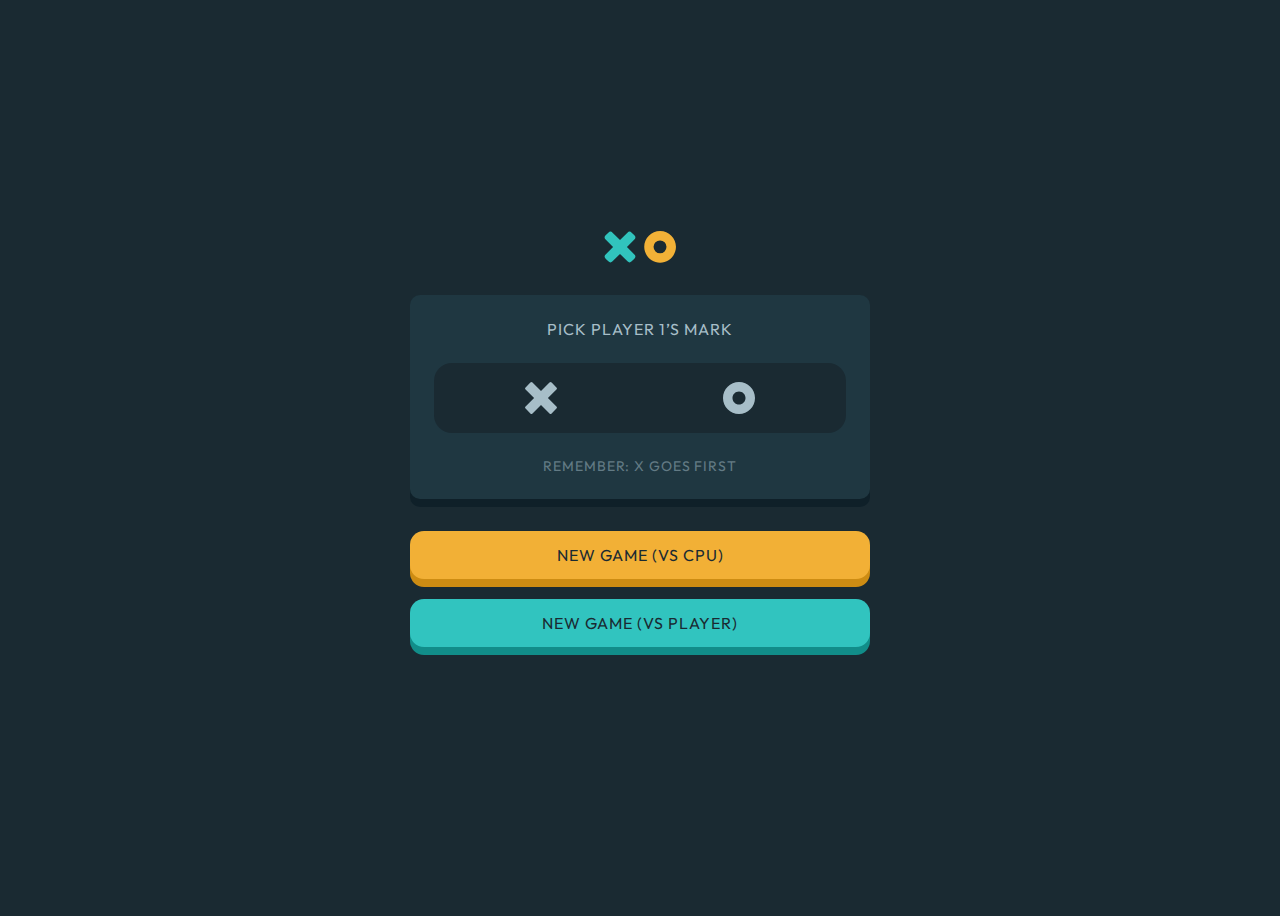
==== index.html @ be77e88d "initial commit" ====
<!DOCTYPE html>
<html lang="en">
<head>
	<meta charset="UTF-8">
	<meta name="viewport" content="width=device-width, initial-scale=1.0">
	<link rel="icon" type="image/png" sizes="32x32" href="./assets/favicon-32x32.png">
	<title>Frontend Mentor | Tic Tac Toe</title>
	<link rel="preconnect" href="https://fonts.googleapis.com"> 
	<link rel="preconnect" href="https://fonts.gstatic.com" crossorigin> 
	<link href="https://fonts.googleapis.com/css2?family=Outfit:wght@500;700&display=swap" rel="stylesheet">
</head>
<body>

	<header>
		<img class="logo" src="assets/logo.svg" alt="XO logo" width="72" height="32">
		<div class="turn">
			<p><svg class="x" width="16" height="16"><title>X</title><use href="#icon-x"></use></svg><svg class="o" width="16" height="16"><title>O</title><use href="#icon-o"></use></svg> turn</p>
		</div>
		<button class="restart">
			<img src="assets/icon-restart.svg" alt="restart" width="64" height="64">
		</button>
	</header>
	<main>
		<section class="new">
			<div class="mark">
				<h2>Pick player 1’s mark</h2>
				<div class="marks">
					<button class="x" data-mark="x"><svg width="32" height="32"><title>X</title><use href="#icon-x"></use></svg></button>
					<button class="o" data-mark="o"><svg width="32" height="32"><title>O</title><use href="#icon-o"></use></svg></button>
				</div>
				<p>Remember: X goes first</p>
			</div>
			<button class="cpu">New game (vs CPU)</button>
			<button class="player">New game (vs Player)</button>
		</section>
		<section class="playing">
			<div class="board">
				<button data-row="1" data-column="1" data-selected="x"></button>
				<button data-row="1" data-column="2" data-selected="o"></button>
				<button data-row="1" data-column="3"></button>
				<button data-row="2" data-column="1"></button>
				<button data-row="2" data-column="2"></button>
				<button data-row="2" data-column="3"></button>
				<button data-row="3" data-column="1"></button>
				<button data-row="3" data-column="2"></button>
				<button data-row="3" data-column="3"></button>
				<div class="score score-x">X (<span id="score-x"></span>) <b>0</b></div>
				<div class="score score-tie">Ties <b>0</b></div>
				<div class="score score-o">O (<span id="score-o"></span>) <b>0</b></div>
			</div>
		</section>
		<section class="msg">
			<div class="msg-box">
				<p></p>
				<h3></h3>
				<div class="btn-box">
					<button></button>
					<button></button>
				</div>
			</div>
		</section>
	</main>

	<svg xmlns="http://www.w3.org/2000/svg" style="display: none;" aria-hidden="true">
		<symbol id="icon-o" viewBox="0 0 64 64">
			<path d="M32 0c17.673 0 32 14.327 32 32 0 17.673-14.327 32-32 32C14.327 64 0 49.673 0 32 0 14.327 14.327 0 32 0Zm0 18.963c-7.2 0-13.037 5.837-13.037 13.037 0 7.2 5.837 13.037 13.037 13.037 7.2 0 13.037-5.837 13.037-13.037 0-7.2-5.837-13.037-13.037-13.037Z" fill="currentColor"/>
		</symbol>
		<symbol id="icon-x" viewBox="0 0 64 64">
			<path d="M15.002 1.147 32 18.145 48.998 1.147a3 3 0 0 1 4.243 0l9.612 9.612a3 3 0 0 1 0 4.243L45.855 32l16.998 16.998a3 3 0 0 1 0 4.243l-9.612 9.612a3 3 0 0 1-4.243 0L32 45.855 15.002 62.853a3 3 0 0 1-4.243 0L1.147 53.24a3 3 0 0 1 0-4.243L18.145 32 1.147 15.002a3 3 0 0 1 0-4.243l9.612-9.612a3 3 0 0 1 4.243 0Z" fill="currentColor" fill-rule="evenodd"/>
		</symbol>
	</svg>

	<link rel="stylesheet" href="style.css">
	<script src="scripts.js" defer></script>

</body>
</html>
---- style.css ----
:root {
	--color-bg: hsl(202, 32%, 15%);
	--color-grid: hsl(199, 35%, 19%);
	--color-grid-shadow: hsl(201, 45%, 11%);
	--color-primary: hsl(198, 23%, 72%);
	--color-primary-shadow: hsl(199, 17%, 51%);
	--color-primary-hover: hsl(197, 33%, 89%);
	--color-x: hsl(178, 60%, 48%);
	--color-x-shadow: hsl(178, 78%, 31%);
	--color-x-hover: hsl(178, 75%, 65%);
	--color-o: hsl(39, 88%, 58%);
	--color-o-shadow: hsl(39, 83%, 44%);
	--color-o-hover: hsl(39, 100%, 69%);
	--box-width: 88%;
	--box-max-width: 28.75em;
	--grid-gap: 1.25em;
}
body {
	font-family: 'Outfit', sans-serif;
	box-sizing: border-box;
	background-color: var(--color-bg);
	color: var(--color-primary);
	text-align: center;
	min-block-size: 100vh;
	display: flex;
	flex-direction: column;
	justify-content: center;
	align-items: center;
}
body *, body *::before, body *::after {
	box-sizing: inherit;
}
button {
	border: none;
	padding: 0;
	font-size: 1em;
	font-family: inherit;
}

/* header */
header {
	display: flex;
	gap: var(--grid-gap);
	justify-content: space-between;
	align-items: center;
	inline-size: var(--box-width);
	max-inline-size: var(--box-max-width);
	margin-inline: auto;
}
body:not([data-playing="true"]) header {
	justify-content: center;
}
header .logo {
	display: block;
	inline-size: 4.5em;
	block-size: auto;
}
header .turn {
	display: grid;
	place-content: center;
	block-size: 2.5em;
	padding-inline: 1em;
	background-color: var(--color-grid);
	border-radius: 0.3125em;
	box-shadow: 0 .25em 0 0 var(--color-grid-shadow);
}
header .turn p {
	display: flex;
	align-items: center;
	gap: .5em;
	text-transform: uppercase;
	font-weight: bold;
	font-size: 0.875em;
	letter-spacing: .0625em;
	margin-block: 0;
}
header .restart {
	display: grid;
	place-content: center;
	inline-size: 2.5em;
	aspect-ratio: 1/1;
	background-color: var(--color-primary);
	border-radius: 0.3125em;
	box-shadow: 0 .25em 0 0 var(--color-primary-shadow);
}
header .restart img {
	display: block;
	inline-size: 1em;
	block-size: auto;
}

main {
	inline-size: var(--box-width);
	max-inline-size: var(--box-max-width);
}

/* new game */
.mark {
	margin-block: 2em;
	background-color: var(--color-grid);
	color: var(--color-primary);
	border-radius: .625em;
	box-shadow: 0 .5em 0 0 var(--color-grid-shadow);
	padding: 1.5em;
}
.mark h2 {
	text-transform: uppercase;
	letter-spacing: .0625em;
	margin-block: 0;
	font-size: 1em;
	font-weight: normal;
}
.mark p {
	text-transform: uppercase;
	letter-spacing: .0625em;
	margin-block: 0;
	font-size: 0.875em;
	opacity: .5;
}
.marks {
	display: grid;
	grid-template-columns: 1fr 1fr;
	justify-content: center;
	background-color: var(--color-bg);
	padding: .5em;
	margin-block: 1.5em;
	border-radius: 1.125em;
}
.marks button {
	background-color: transparent;
	color: var(--color-primary);
	border-radius: .625em;
	block-size: 3.375em;
	display: grid;
	place-content: center;
}
.marks button[data-selected="true"] {
	background-color: var(--color-primary);
	color: var(--color-bg);
}
.marks button svg {
	display: block;
	inline-size: 2em;
	block-size: auto;
}
.new > button {
	display: grid;
	place-content: center;
	inline-size: 100%;
	block-size: 3em;
	color: var(--color-bg);
	border-radius: .875em;
	text-transform: uppercase;
	letter-spacing: .0625em;
}
.new .cpu {
	background-color: var(--color-o);
	box-shadow: 0 .5em 0 0 var(--color-o-shadow);
	margin-block-end: var(--grid-gap);
}
.new .player {
	background-color: var(--color-x);
	color: var(--color-bg);
	box-shadow: 0 .5em 0 0 var(--color-x-shadow);
}


/* game board */
.board {
	display: grid;
	grid-template-columns: 1fr 1fr 1fr;
	gap: var(--grid-gap);
	margin-block: 4em var(--grid-gap);
}
.board button {
	background-color: var(--color-grid);
	color: var(--color-primary);
	border-radius: .625em;
	box-shadow: 0 .5em 0 0 var(--color-grid-shadow);
	aspect-ratio: 1/1;
	background-repeat: no-repeat;
	background-size: 40%;
	background-position: center;
}
.board button[data-selected="x"] {
	background-image: url(assets/icon-x.svg);
}
.board button[data-selected="o"] {
	background-image: url(assets/icon-o.svg);
}

/* scores */
.score {
	padding: 1em;
	font-size: 0.75em;
	text-transform: uppercase;
	letter-spacing: .0625em;
	border-radius: .625em;
}
.score b {
	display: block;
	font-size: 1.66666667em;
}
.score.score-x {
	background-color: var(--color-x);
	color: var(--color-bg);
}
.score.score-tie {
	background-color: var(--color-primary);
	color: var(--color-bg);
}
.score.score-o {
	background-color: var(--color-o);
	color: var(--color-bg);
}

/* section visibility */
body:not([data-playing="true"]) header .turn,
body:not([data-playing="true"]) header .restart {
	display: none;
}
body[data-playing="true"] .new {
	display: none;
}
body:not([data-playing="true"]) .playing {
	display: none;
}

@media (hover : hover) {
	button {
		cursor: pointer;
	}
	[data-user="x"] .board button:not([data-selected="x"],[data-selected="o"]):hover {
		background-image: url(assets/icon-x-outline.svg);
	}
	[data-user="o"] .board button:not([data-selected="x"],[data-selected="o"]):hover {
		background-image: url(assets/icon-o-outline.svg);
	}
}
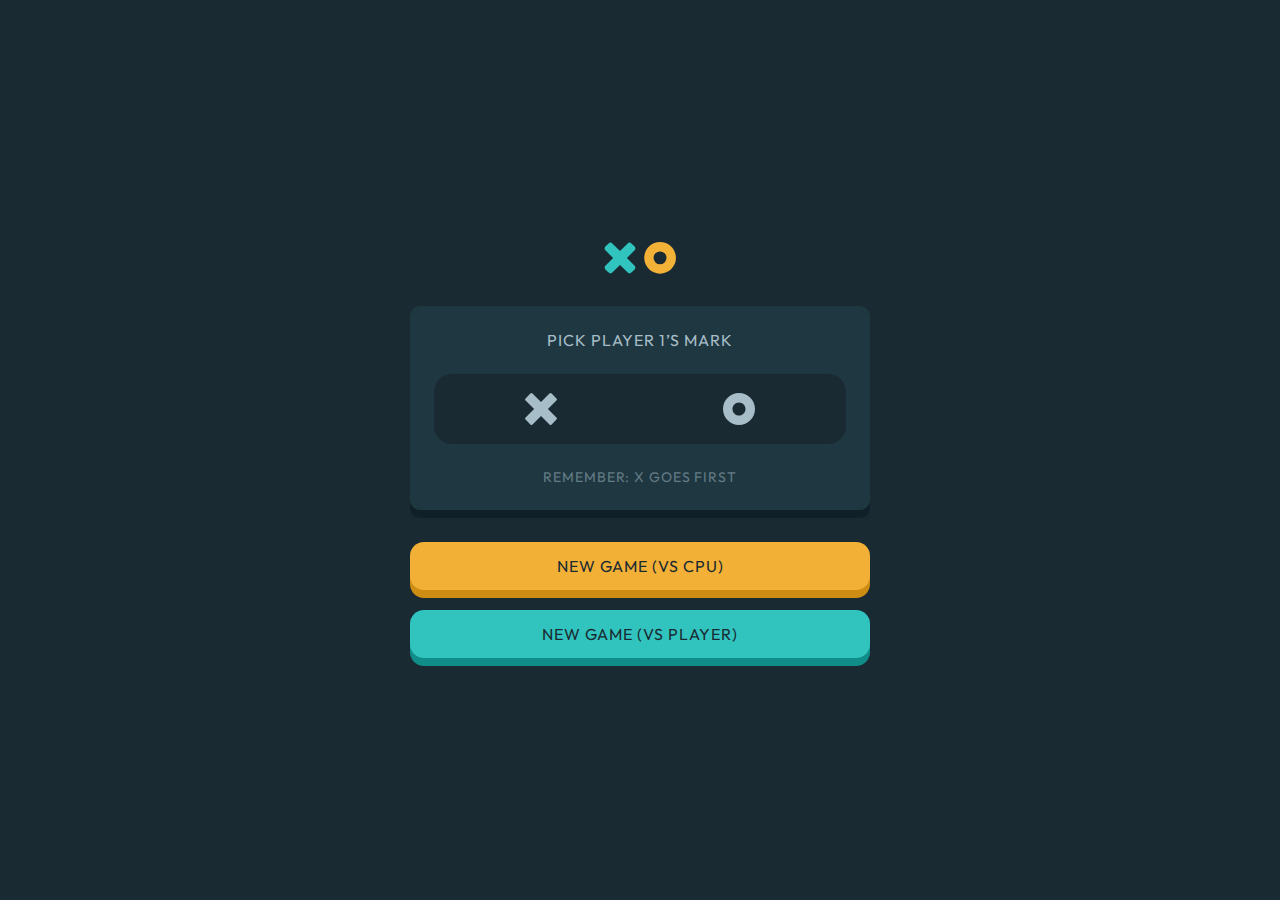
==== commit e3b36c8d: "pass and play scripts working" ====
--- a/index.html
+++ b/index.html
@@ -5,6 +5,8 @@
 	<meta name="viewport" content="width=device-width, initial-scale=1.0">
 	<link rel="icon" type="image/png" sizes="32x32" href="./assets/favicon-32x32.png">
 	<title>Frontend Mentor | Tic Tac Toe</title>
+	<link rel="stylesheet" href="style.css">
+	<link rel="stylesheet" href="style-new.css">
 	<link rel="preconnect" href="https://fonts.googleapis.com"> 
 	<link rel="preconnect" href="https://fonts.gstatic.com" crossorigin> 
 	<link href="https://fonts.googleapis.com/css2?family=Outfit:wght@500;700&display=swap" rel="stylesheet">
@@ -13,52 +15,26 @@
 
 	<header>
 		<img class="logo" src="assets/logo.svg" alt="XO logo" width="72" height="32">
-		<div class="turn">
-			<p><svg class="x" width="16" height="16"><title>X</title><use href="#icon-x"></use></svg><svg class="o" width="16" height="16"><title>O</title><use href="#icon-o"></use></svg> turn</p>
-		</div>
-		<button class="restart">
-			<img src="assets/icon-restart.svg" alt="restart" width="64" height="64">
-		</button>
 	</header>
 	<main>
-		<section class="new">
-			<div class="mark">
-				<h2>Pick player 1’s mark</h2>
+		<form class="new" action="board.html">
+			<fieldset class="mark">
+				<legend>Pick player 1’s mark</legend>
 				<div class="marks">
-					<button class="x" data-mark="x"><svg width="32" height="32"><title>X</title><use href="#icon-x"></use></svg></button>
-					<button class="o" data-mark="o"><svg width="32" height="32"><title>O</title><use href="#icon-o"></use></svg></button>
+					<div class="btn">
+						<input type="radio" name="p1" value="x" id="p1-x" required>
+						<label for="p1-x"><span class="sr-only">X</span><svg width="32" height="32"><title>X icon</title><use href="#icon-x"></use></svg></label>
+					</div>
+					<div class="btn">
+						<input type="radio" name="p1" value="o" id="p1-o" required>
+						<label for="p1-o"><span class="sr-only">O</span><svg width="32" height="32"><title>O icon</title><use href="#icon-o"></use></svg></label>
+					</div>
 				</div>
 				<p>Remember: X goes first</p>
-			</div>
-			<button class="cpu">New game (vs CPU)</button>
-			<button class="player">New game (vs Player)</button>
-		</section>
-		<section class="playing">
-			<div class="board">
-				<button data-row="1" data-column="1" data-selected="x"></button>
-				<button data-row="1" data-column="2" data-selected="o"></button>
-				<button data-row="1" data-column="3"></button>
-				<button data-row="2" data-column="1"></button>
-				<button data-row="2" data-column="2"></button>
-				<button data-row="2" data-column="3"></button>
-				<button data-row="3" data-column="1"></button>
-				<button data-row="3" data-column="2"></button>
-				<button data-row="3" data-column="3"></button>
-				<div class="score score-x">X (<span id="score-x"></span>) <b>0</b></div>
-				<div class="score score-tie">Ties <b>0</b></div>
-				<div class="score score-o">O (<span id="score-o"></span>) <b>0</b></div>
-			</div>
-		</section>
-		<section class="msg">
-			<div class="msg-box">
-				<p></p>
-				<h3></h3>
-				<div class="btn-box">
-					<button></button>
-					<button></button>
-				</div>
-			</div>
-		</section>
+			</fieldset>
+			<button class="btn-primary cpu" name="opponent" value="cpu">New game (vs CPU)</button>
+			<button class="btn-primary player" name="opponent" value="player">New game (vs Player)</button>
+		</form>
 	</main>
 
 	<svg xmlns="http://www.w3.org/2000/svg" style="display: none;" aria-hidden="true">
@@ -70,8 +46,5 @@
 		</symbol>
 	</svg>
 
-	<link rel="stylesheet" href="style.css">
-	<script src="scripts.js" defer></script>
-
 </body>
 </html>--- a/style.css
+++ b/style.css
@@ -26,66 +26,63 @@
 	flex-direction: column;
 	justify-content: center;
 	align-items: center;
+	margin: 0;
 }
 body *, body *::before, body *::after {
 	box-sizing: inherit;
 }
-button {
+button,
+input[type="submit"] {
 	border: none;
 	padding: 0;
 	font-size: 1em;
 	font-family: inherit;
+}
+.btn-primary {
+	display: grid;
+	place-content: center;
+	inline-size: 100%;
+	block-size: 3em;
+	color: var(--color-bg);
+	border-radius: .875em;
+	text-transform: uppercase;
+	letter-spacing: .0625em;
+	transition: background-color .2s;
+}
+.btn-secondary {
+	display: grid;
+	place-content: center;
+	block-size: 3em;
+	padding-inline: 1em;
+	color: var(--color-bg);
+	border-radius: .875em;
+	text-transform: uppercase;
+	letter-spacing: .0625em;
+	transition: background-color .2s;
+}
+.sr-only {
+	clip: rect(1px, 1px, 1px, 1px);
+	clip-path: inset(50%);
+	height: 1px;
+	width: 1px;
+	margin: -1px;
+	overflow: hidden;
+	padding: 0;
+	position: absolute;
 }
 
 /* header */
 header {
 	display: flex;
 	gap: var(--grid-gap);
-	justify-content: space-between;
 	align-items: center;
 	inline-size: var(--box-width);
 	max-inline-size: var(--box-max-width);
 	margin-inline: auto;
 }
-body:not([data-playing="true"]) header {
-	justify-content: center;
-}
 header .logo {
 	display: block;
 	inline-size: 4.5em;
-	block-size: auto;
-}
-header .turn {
-	display: grid;
-	place-content: center;
-	block-size: 2.5em;
-	padding-inline: 1em;
-	background-color: var(--color-grid);
-	border-radius: 0.3125em;
-	box-shadow: 0 .25em 0 0 var(--color-grid-shadow);
-}
-header .turn p {
-	display: flex;
-	align-items: center;
-	gap: .5em;
-	text-transform: uppercase;
-	font-weight: bold;
-	font-size: 0.875em;
-	letter-spacing: .0625em;
-	margin-block: 0;
-}
-header .restart {
-	display: grid;
-	place-content: center;
-	inline-size: 2.5em;
-	aspect-ratio: 1/1;
-	background-color: var(--color-primary);
-	border-radius: 0.3125em;
-	box-shadow: 0 .25em 0 0 var(--color-primary-shadow);
-}
-header .restart img {
-	display: block;
-	inline-size: 1em;
 	block-size: auto;
 }
 
@@ -94,146 +91,9 @@
 	max-inline-size: var(--box-max-width);
 }
 
-/* new game */
-.mark {
-	margin-block: 2em;
-	background-color: var(--color-grid);
-	color: var(--color-primary);
-	border-radius: .625em;
-	box-shadow: 0 .5em 0 0 var(--color-grid-shadow);
-	padding: 1.5em;
-}
-.mark h2 {
-	text-transform: uppercase;
-	letter-spacing: .0625em;
-	margin-block: 0;
-	font-size: 1em;
-	font-weight: normal;
-}
-.mark p {
-	text-transform: uppercase;
-	letter-spacing: .0625em;
-	margin-block: 0;
-	font-size: 0.875em;
-	opacity: .5;
-}
-.marks {
-	display: grid;
-	grid-template-columns: 1fr 1fr;
-	justify-content: center;
-	background-color: var(--color-bg);
-	padding: .5em;
-	margin-block: 1.5em;
-	border-radius: 1.125em;
-}
-.marks button {
-	background-color: transparent;
-	color: var(--color-primary);
-	border-radius: .625em;
-	block-size: 3.375em;
-	display: grid;
-	place-content: center;
-}
-.marks button[data-selected="true"] {
-	background-color: var(--color-primary);
-	color: var(--color-bg);
-}
-.marks button svg {
-	display: block;
-	inline-size: 2em;
-	block-size: auto;
-}
-.new > button {
-	display: grid;
-	place-content: center;
-	inline-size: 100%;
-	block-size: 3em;
-	color: var(--color-bg);
-	border-radius: .875em;
-	text-transform: uppercase;
-	letter-spacing: .0625em;
-}
-.new .cpu {
-	background-color: var(--color-o);
-	box-shadow: 0 .5em 0 0 var(--color-o-shadow);
-	margin-block-end: var(--grid-gap);
-}
-.new .player {
-	background-color: var(--color-x);
-	color: var(--color-bg);
-	box-shadow: 0 .5em 0 0 var(--color-x-shadow);
-}
-
-
-/* game board */
-.board {
-	display: grid;
-	grid-template-columns: 1fr 1fr 1fr;
-	gap: var(--grid-gap);
-	margin-block: 4em var(--grid-gap);
-}
-.board button {
-	background-color: var(--color-grid);
-	color: var(--color-primary);
-	border-radius: .625em;
-	box-shadow: 0 .5em 0 0 var(--color-grid-shadow);
-	aspect-ratio: 1/1;
-	background-repeat: no-repeat;
-	background-size: 40%;
-	background-position: center;
-}
-.board button[data-selected="x"] {
-	background-image: url(assets/icon-x.svg);
-}
-.board button[data-selected="o"] {
-	background-image: url(assets/icon-o.svg);
-}
-
-/* scores */
-.score {
-	padding: 1em;
-	font-size: 0.75em;
-	text-transform: uppercase;
-	letter-spacing: .0625em;
-	border-radius: .625em;
-}
-.score b {
-	display: block;
-	font-size: 1.66666667em;
-}
-.score.score-x {
-	background-color: var(--color-x);
-	color: var(--color-bg);
-}
-.score.score-tie {
-	background-color: var(--color-primary);
-	color: var(--color-bg);
-}
-.score.score-o {
-	background-color: var(--color-o);
-	color: var(--color-bg);
-}
-
-/* section visibility */
-body:not([data-playing="true"]) header .turn,
-body:not([data-playing="true"]) header .restart {
-	display: none;
-}
-body[data-playing="true"] .new {
-	display: none;
-}
-body:not([data-playing="true"]) .playing {
-	display: none;
-}
-
 @media (hover : hover) {
-	button {
+	button,
+	input[type="submit"] {
 		cursor: pointer;
 	}
-	[data-user="x"] .board button:not([data-selected="x"],[data-selected="o"]):hover {
-		background-image: url(assets/icon-x-outline.svg);
-	}
-	[data-user="o"] .board button:not([data-selected="x"],[data-selected="o"]):hover {
-		background-image: url(assets/icon-o-outline.svg);
-	}
 }
--- a/style-new.css
+++ b/style-new.css
@@ -0,0 +1,97 @@
+header {
+	justify-content: center;
+}
+input {
+	font-family: inherit;
+}
+.mark {
+	margin-block: 2em;
+	margin-inline: 0;
+	background-color: var(--color-grid);
+	color: var(--color-primary);
+	border-radius: .625em;
+	box-shadow: 0 .5em 0 0 var(--color-grid-shadow);
+	padding: 1.5em;
+	border: none;
+}
+.mark legend {
+	text-transform: uppercase;
+	letter-spacing: .0625em;
+	margin-block: 0 1.5em;
+	width: 100%;
+	font-size: 1em;
+	font-weight: normal;
+	float: left;
+}
+.mark p {
+	text-transform: uppercase;
+	letter-spacing: .0625em;
+	margin-block: 0;
+	font-size: 0.875em;
+	opacity: .5;
+}
+.marks {
+	display: grid;
+	grid-template-columns: 1fr 1fr;
+	justify-content: center;
+	background-color: var(--color-bg);
+	padding: .5em;
+	margin-block: 1.5em;
+	border-radius: 1.125em;
+}
+.marks .btn {
+	display: grid;
+}
+.marks .btn > * {
+	grid-area: 1/-1;
+}
+.marks input[type="radio"] {
+	appearance: none;
+}
+.marks .btn label {
+	display: grid;
+	place-content: center;
+	color: var(--color-primary);
+	border-radius: .625em;
+	block-size: 3.375em;
+	inline-size: 100%;
+	margin: 0;
+	cursor: pointer;
+	transition: background-color .2s, color .2s;
+}
+.marks .btn label > * {
+	grid-area: 1/-1;
+}
+@media (hover : hover) {
+	.marks label:hover {
+		background-color: hsla(198, 23%, 72%, .05);
+	}
+}
+.marks input[type="radio"]:checked + label {
+	background-color: var(--color-primary);
+	color: var(--color-bg);
+}
+.marks label svg {
+	display: block;
+	inline-size: 2em;
+	block-size: auto;
+}
+/* submit buttons */
+.new .cpu {
+	background-color: var(--color-o);
+	box-shadow: 0 .5em 0 0 var(--color-o-shadow);
+	margin-block-end: var(--grid-gap);
+}
+.new .player {
+	background-color: var(--color-x);
+	color: var(--color-bg);
+	box-shadow: 0 .5em 0 0 var(--color-x-shadow);
+}
+@media (hover : hover) {
+	.new .cpu:hover {
+		background-color: var(--color-o-hover);
+	}
+	.new .player:hover {
+		background-color: var(--color-x-hover);
+	}
+}